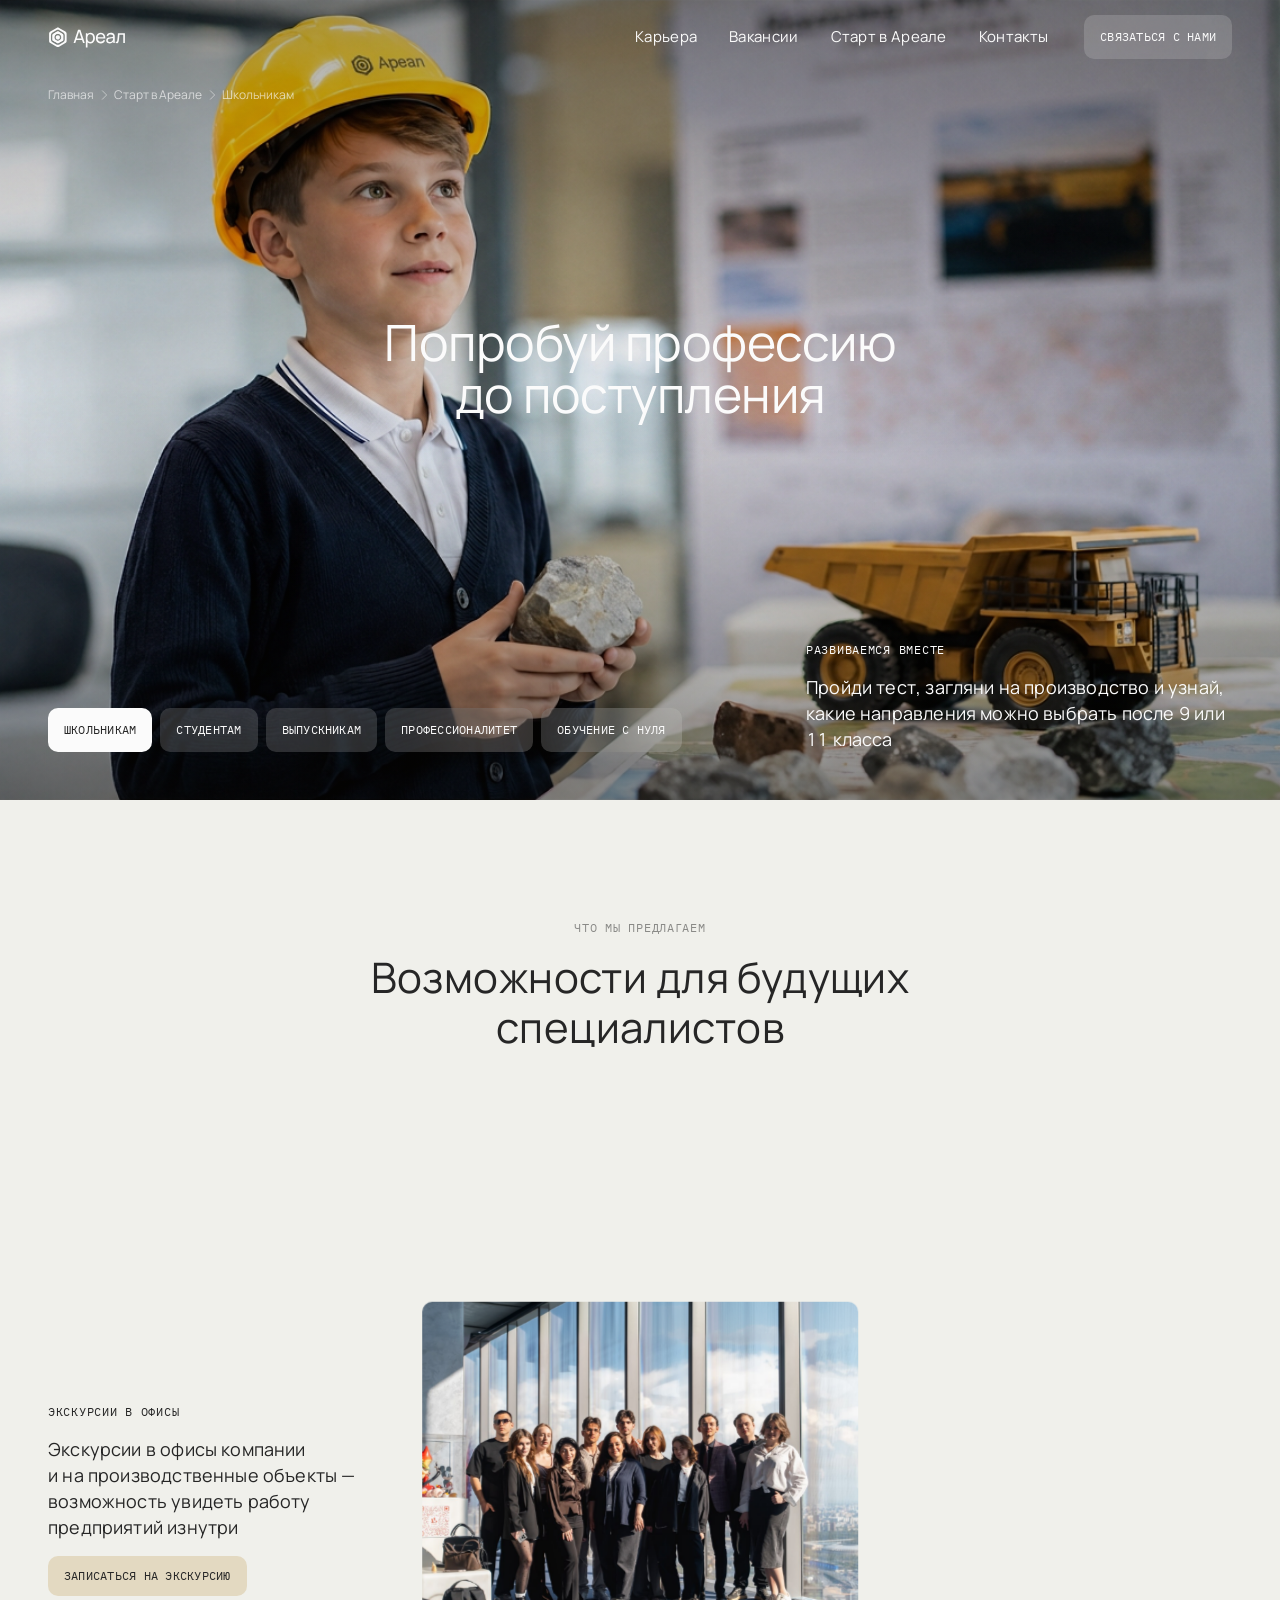
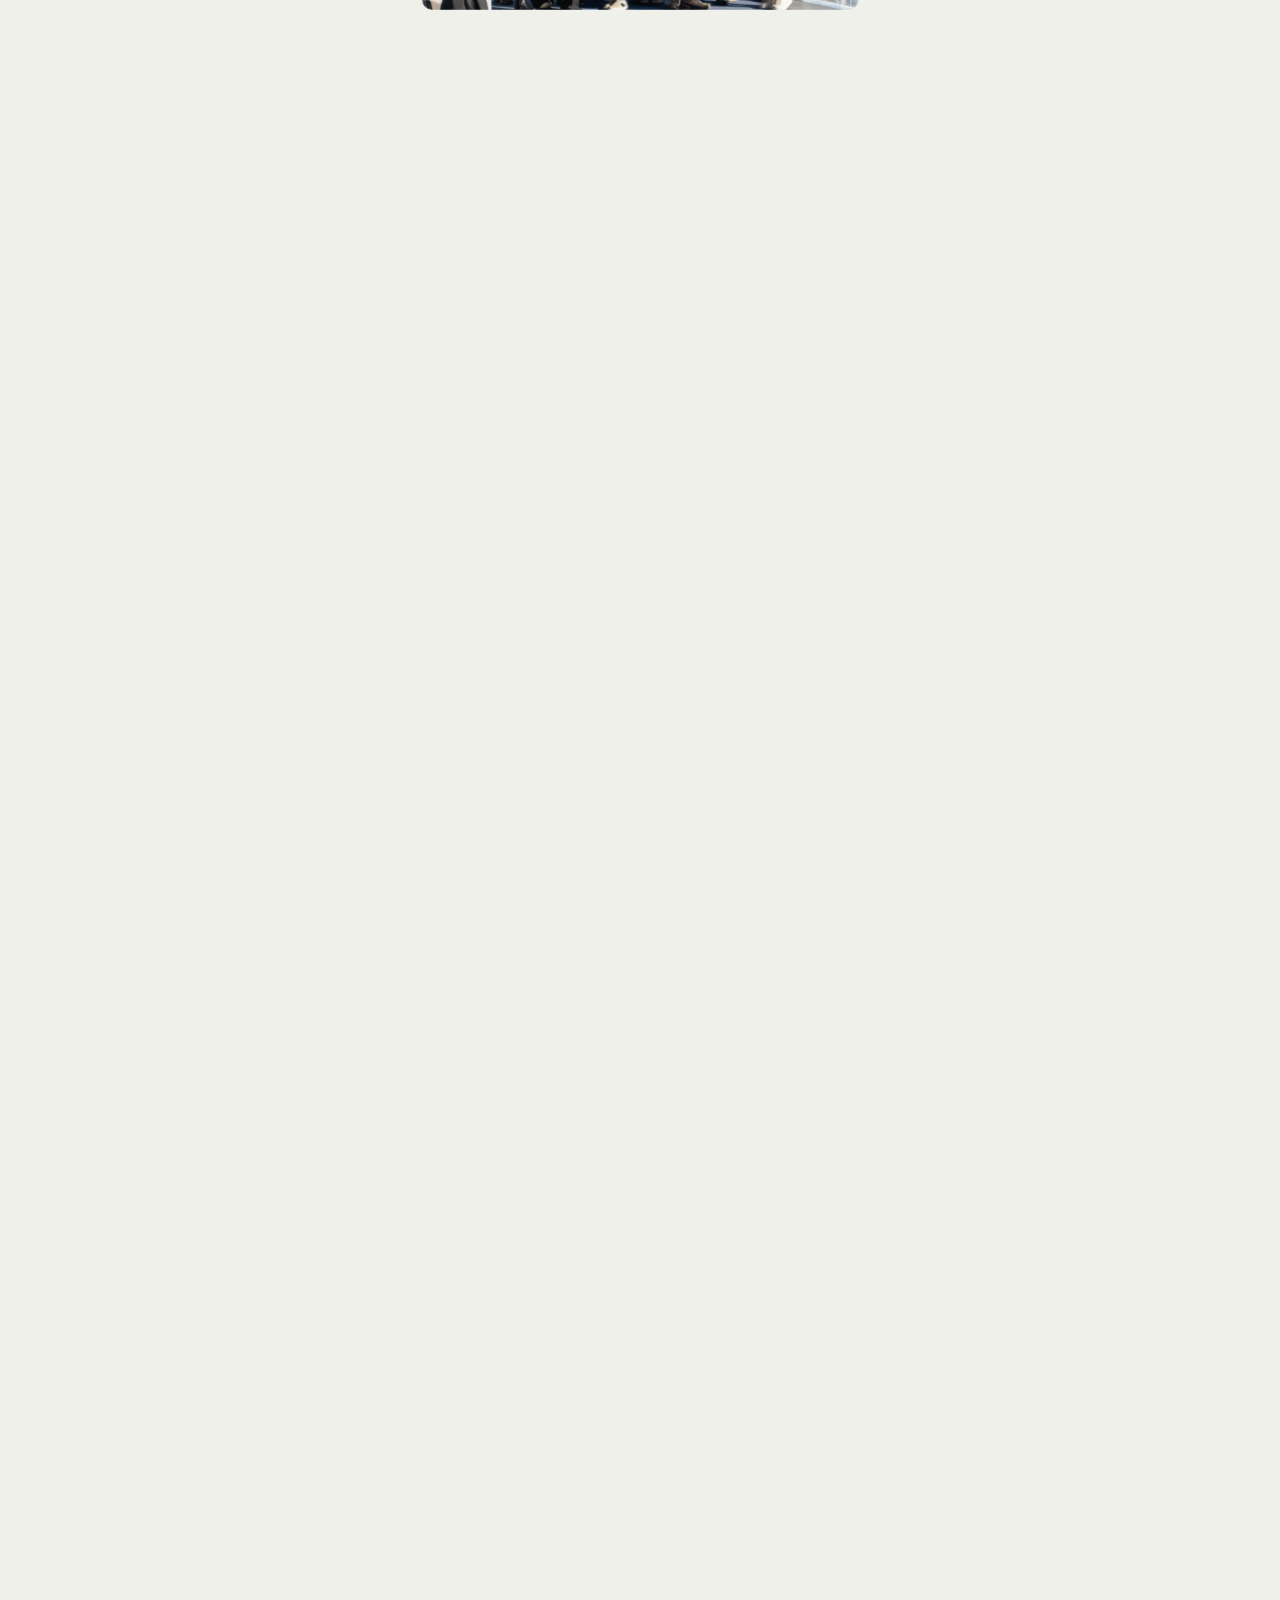
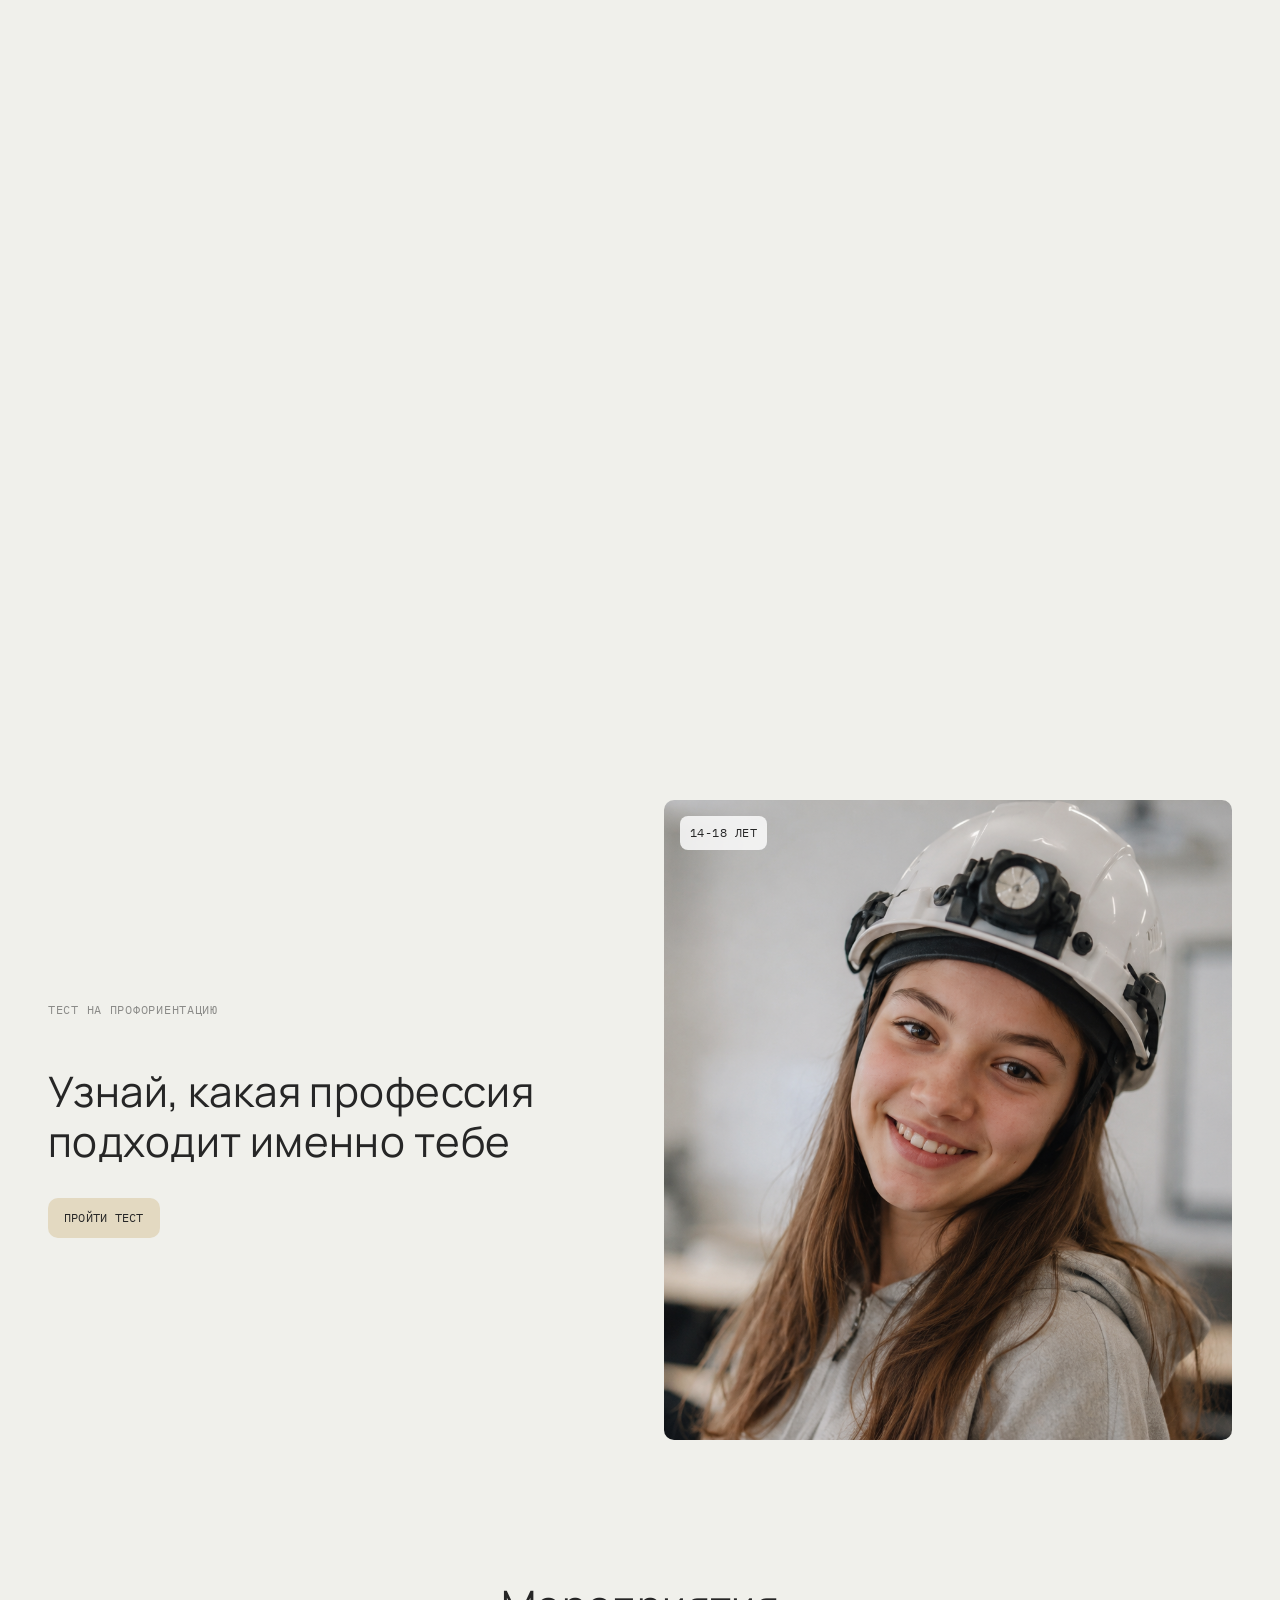
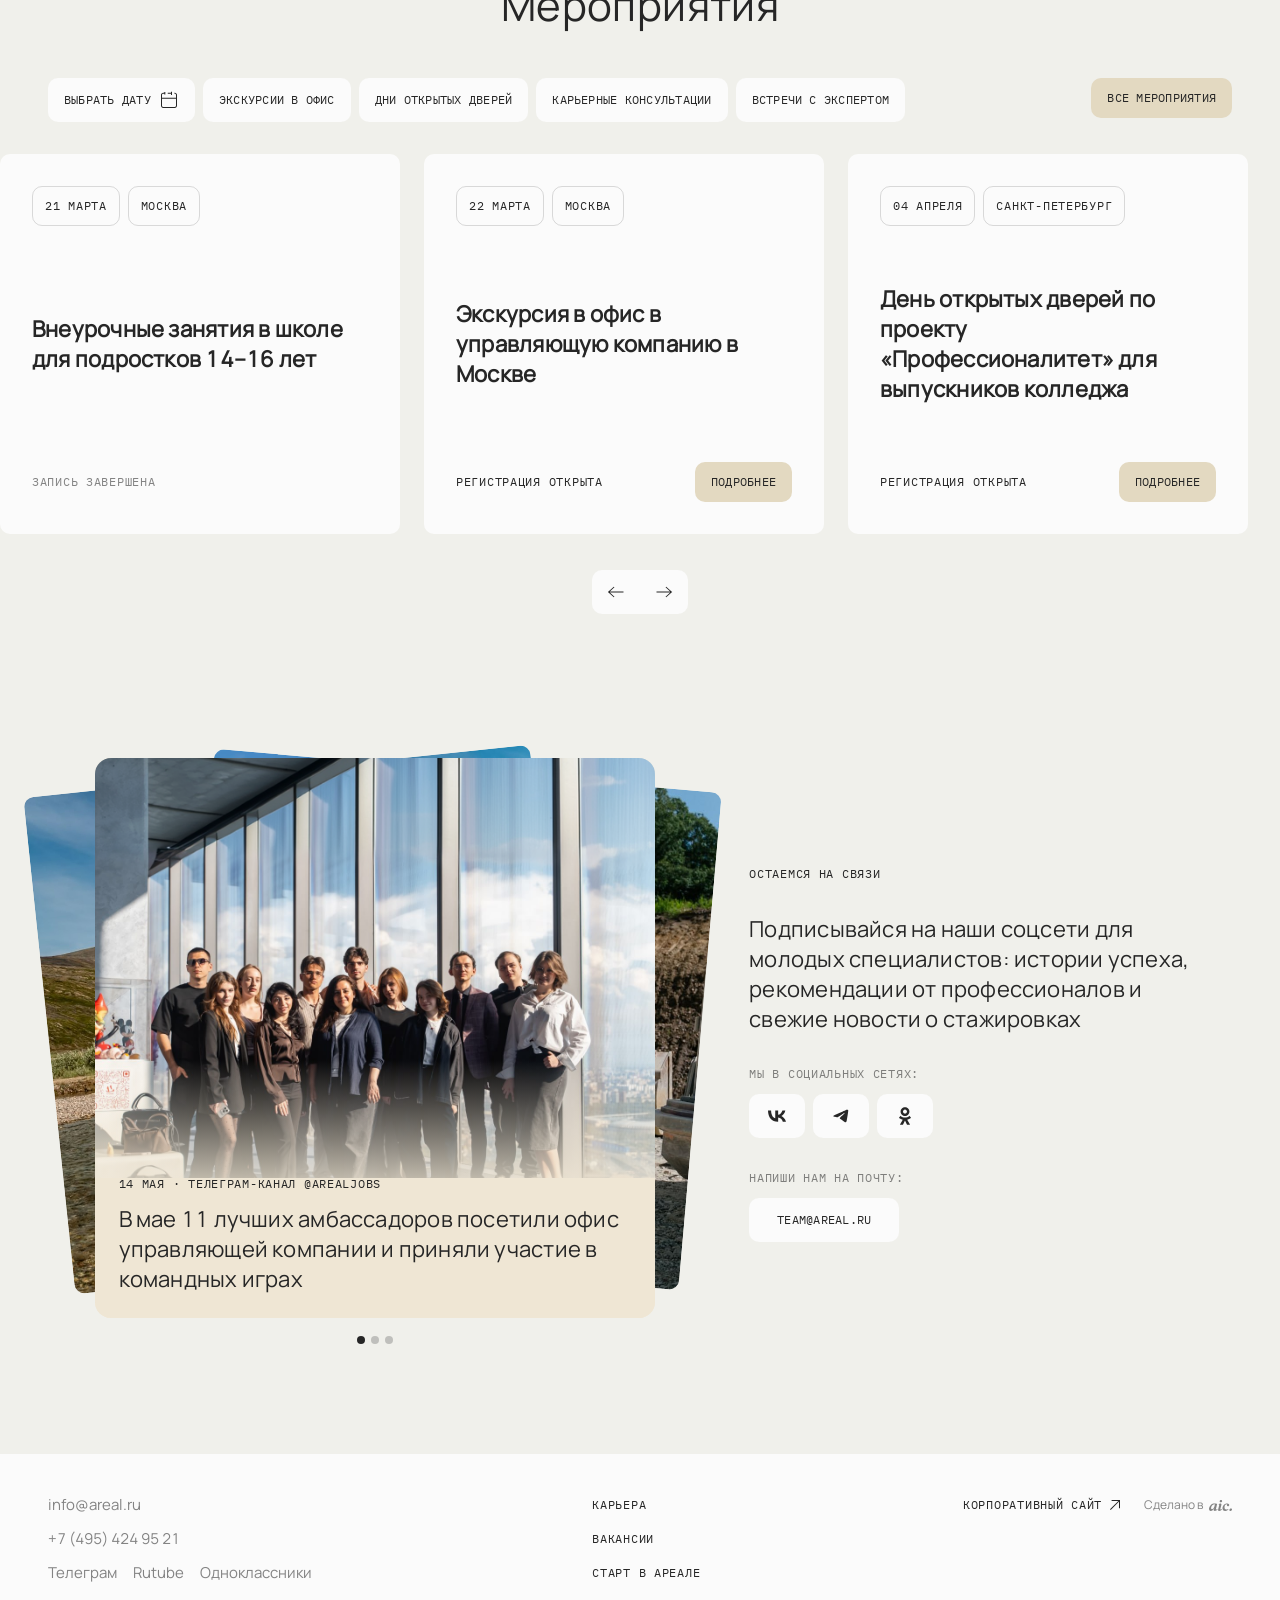
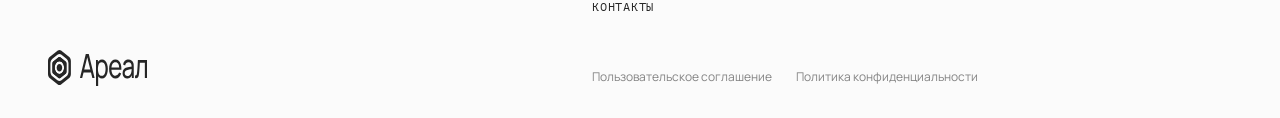
==== shkolnikam/index.html @ a25eb85c "Add the Школьникам page with a scroll-scrubbed photo stack. A separate page at /shkolnikam keeps the" ====
<!doctype html>
<html lang="ru">
<head>
<meta charset="utf-8">
<meta name="viewport" content="width=device-width, initial-scale=1, viewport-fit=cover">
<title>Школьникам — Старт в Ареале</title>
<link rel="stylesheet" href="../assets/fonts/fonts.css">
<link rel="stylesheet" href="styles.css">
</head>
<body>
<a class="sk-skip" href="#main">К содержанию</a>

<section class="sk-hero" id="top">
  <div class="sk-hero__bg"><img src="assets/photos/hero.png" alt=""></div>
  <div class="sk-hero__shade"></div>

  <header class="sk-hdr">
    <a class="sk-hdr__logo" href="../index.html" aria-label="Ареал"><img src="assets/logos/logo-areal-white.svg" alt="Ареал" width="78" height="28"></a>
    <nav class="sk-hdr__nav" aria-label="Основное меню">
      <a href="#opportunities">Карьера</a>
      <a href="#events">Вакансии</a>
      <a href="#top">Старт в Ареале</a>
      <a href="#contacts">Контакты</a>
    </nav>
    <a class="sk-btn sk-btn--glass" href="#contacts">Связаться с нами</a>
    <button class="sk-burger" type="button" aria-label="Меню" aria-expanded="false" aria-controls="skMenu"><img src="assets/icons/icon-menu.svg" alt="" width="20" height="20"></button>
  </header>

  <nav class="sk-crumbs" aria-label="Хлебные крошки">
    <a href="../index.html">Главная</a>
    <img src="assets/icons/chevron-right.svg" alt="" width="12" height="12">
    <a href="../index.html">Старт в Ареале</a>
    <img src="assets/icons/chevron-right.svg" alt="" width="12" height="12">
    <span>Школьникам</span>
  </nav>

  <h1 class="sk-hero__title">Попробуй профессию до&nbsp;поступления</h1>

  <div class="sk-hero__bottom">
    <div class="sk-tabs" role="tablist" aria-label="Аудитория">
      <a class="sk-tab is-active" href="index.html" aria-current="page">школьникам</a>
      <a class="sk-tab" href="../index.html">студентам</a>
      <a class="sk-tab" href="#top">выпускникам</a>
      <a class="sk-tab" href="#top">профессионалитет</a>
      <a class="sk-tab" href="#top">Обучение с нуля</a>
    </div>
    <div class="sk-hero__info">
      <p class="sk-caps sk-hero__eye">развиваемся вместе</p>
      <p class="sk-hero__lead">Пройди тест, загляни на&nbsp;производство и&nbsp;узнай, какие направления можно выбрать после 9&nbsp;или 11&nbsp;класса</p>
    </div>
  </div>
</section>

<div class="sk-menu" id="skMenu" hidden>
  <div class="sk-menu__panel">
    <button class="sk-menu__close" type="button">Закрыть</button>
    <a href="#opportunities">Карьера</a>
    <a href="#events">Вакансии</a>
    <a href="#top">Старт в Ареале</a>
    <a href="#contacts">Контакты</a>
    <a href="#test">Пройти тест</a>
  </div>
</div>

<main id="main">
  <section class="sk-opp" id="opportunities">
    <header class="sk-opp__intro">
      <p class="sk-caps sk-opp__eye">Что мы предлагаем</p>
      <h2 class="sk-h2">Возможности для будущих<br>специалистов</h2>
    </header>
    <div class="sk-opp__pin" id="oppPin">
      <div class="sk-opp__sticky" id="oppSticky">
        <div class="sk-opp__world" id="oppWorld">
          <figure class="sk-shot" data-shot="a"><img src="assets/photos/photo-a.png" alt="Группа школьников в офисе у панорамного окна"></figure>
          <figure class="sk-shot" data-shot="b"><img src="assets/photos/photo-b.png" alt="Встреча со специалистом: женщина с микрофоном и школьники"></figure>
          <figure class="sk-shot" data-shot="c"><img src="assets/photos/photo-c.png" alt="День открытых дверей: подростки у стойки"></figure>
          <div class="sk-cap sk-cap--l" data-cap="0">
            <p class="sk-caps">Экскурсии в офисы</p>
            <p>Экскурсии в&nbsp;офисы компании и&nbsp;на&nbsp;производственные объекты&nbsp;— возможность увидеть работу предприятий изнутри</p>
            <a class="sk-btn sk-btn--gold" href="#events">записаться на экскурсию</a>
          </div>
          <div class="sk-cap sk-cap--r" data-cap="2">
            <p class="sk-caps">знакомства с экспертами</p>
            <p>Профориентационные встречи в&nbsp;школах регионов присутствия с&nbsp;действующими специалистами горной индустрии</p>
            <a class="sk-btn sk-btn--gold" href="#events">Подробнее</a>
          </div>
          <div class="sk-cap sk-cap--l" data-cap="4">
            <p class="sk-caps">программа «профессионалитет»</p>
            <p>Дни открытых дверей в&nbsp;Бурятии, Забайкалье, на&nbsp;Камчатке и&nbsp;в&nbsp;Республике Тыва с&nbsp;презентацией программ обучения и&nbsp;гарантированным трудоустройством на&nbsp;наших предприятиях</p>
            <a class="sk-btn sk-btn--gold" href="#events">Подробнее</a>
          </div>
        </div>
      </div>
    </div>
  </section>

  <section class="sk-test" id="test">
    <div class="sk-test__copy">
      <p class="sk-caps sk-test__eye">тест на профориентацию</p>
      <h2 class="sk-h2 sk-test__title">Узнай, какая профессия подходит именно тебе</h2>
      <ol class="sk-steps">
        <li><span>Шаг 01</span>Ответь на&nbsp;10&nbsp;простых вопросов</li>
        <li><span>Шаг 02</span>Получи рекомендации по&nbsp;подходящим тебе профессиям</li>
        <li><span>Шаг 03</span>Выбери предметы, которые нужно сдать для поступления в&nbsp;ВУЗ или СУЗ</li>
      </ol>
      <button class="sk-btn sk-btn--gold" type="button">пройти тест</button>
    </div>
    <figure class="sk-test__photo">
      <img src="assets/photos/test.png" alt="Девушка в белой каске">
      <span class="sk-age">14-18 лет</span>
    </figure>
  </section>

  <section class="sk-events" id="events">
    <h2 class="sk-h2 sk-events__title">Мероприятия</h2>
    <div class="sk-filters">
      <div class="sk-filters__row" id="filterRow">
        <button class="sk-chip" type="button" id="dateBtn" aria-expanded="false" aria-controls="calendar">Выбрать дату <img src="assets/icons/icon-calendar.svg" alt="" width="20" height="20"></button>
        <button class="sk-chip" type="button" data-cat="office">Экскурсии в офис</button>
        <button class="sk-chip" type="button" data-cat="doors">Дни открытых дверей</button>
        <button class="sk-chip" type="button" data-cat="consult">Карьерные консультации</button>
        <button class="sk-chip" type="button" data-cat="expert">Встречи с экспертом</button>
        <button class="sk-chip sk-chip--clear" type="button" id="clearFilters" hidden aria-label="Сбросить фильтры">×</button>
      </div>
      <a class="sk-btn sk-btn--gold sk-events__all" href="#events" id="showAll">все мероприятия</a>
    </div>
    <div class="sk-empty" id="emptyFilters" hidden>
      <p>Подходящих мероприятий не нашлось</p>
      <p>Попробуйте изменить фильтры</p>
    </div>
    <div class="sk-empty" id="emptyNone" hidden>
      <p>На данный момент запланированных мероприятий нет</p>
      <p>Следите за обновлениями — информация о новых мероприятиях будет опубликована здесь</p>
    </div>
    <div class="sk-track-wrap" id="trackWrap">
      <div class="sk-track" id="eventTrack" tabindex="0"></div>
      <div class="sk-slider" id="eventNav">
        <button type="button" data-dir="-1" aria-label="Назад"><img src="assets/icons/contacts-svg-08.svg" alt="" width="20" height="20"></button>
        <button type="button" data-dir="1" aria-label="Вперед"><img src="assets/icons/contacts-svg-20.svg" alt="" width="20" height="20"></button>
      </div>
    </div>
  </section>

  <section class="sk-social" id="contacts">
    <div class="sk-social__stage">
      <div class="sk-social__back sk-social__back--l" aria-hidden="true"><img alt="" id="socBackL"></div>
      <div class="sk-social__back sk-social__back--r" aria-hidden="true"><img alt="" id="socBackR"></div>
      <article class="sk-social__card">
        <img id="socImg" alt="">
        <div class="sk-social__fade"></div>
        <div class="sk-social__caption">
          <p class="sk-caps" id="socMeta"></p>
          <p id="socText"></p>
        </div>
      </article>
      <div class="sk-dots" id="socDots" role="tablist" aria-label="Записи из социальных сетей"></div>
    </div>
    <div class="sk-social__info">
      <p class="sk-caps">Остаемся на связи</p>
      <p class="sk-social__lead">Подписывайся на наши соцсети для молодых специалистов: истории успеха, рекомендации от профессионалов и свежие новости о стажировках</p>
      <div>
        <p class="sk-caps sk-social__label">мы в социальных сетях:</p>
        <div class="sk-socbtns">
          <a class="sk-iconbtn" href="#contacts" aria-label="ВКонтакте"><img src="assets/icons/contacts-svg-01.svg" alt="" width="20" height="20"></a>
          <a class="sk-iconbtn" href="#contacts" aria-label="Телеграм"><img src="assets/icons/contacts-svg-05.svg" alt="" width="20" height="20"></a>
          <a class="sk-iconbtn" href="#contacts" aria-label="Одноклассники"><img src="assets/icons/contacts-svg-19.svg" alt="" width="20" height="20"></a>
        </div>
      </div>
      <div>
        <p class="sk-caps sk-social__label">Напиши нам на почту:</p>
        <a class="sk-mail" href="mailto:team@areal.ru">team@areal.ru</a>
      </div>
    </div>
  </section>
</main>

<footer class="sk-ftr">
  <div class="sk-ftr__grid">
    <div class="sk-ftr__contacts">
      <a href="mailto:info@areal.ru">info@areal.ru</a>
      <a href="tel:+74954249521">+7 (495) 424 95 21</a>
      <div class="sk-ftr__soc"><a href="#contacts">Телеграм</a><a href="#contacts">Rutube</a><a href="#contacts">Одноклассники</a></div>
    </div>
    <nav class="sk-ftr__nav" aria-label="Нижнее меню">
      <a href="#opportunities">Карьера</a>
      <a href="#events">Вакансии</a>
      <a href="#top">Старт в ареале</a>
      <a href="#contacts">Контакты</a>
    </nav>
    <a class="sk-ftr__ext" href="#contacts">корпоративный сайт <img src="assets/icons/icon-external-link.svg" alt="" width="10" height="10"></a>
    <p class="sk-ftr__made">Сделано в <img src="assets/logos/logo-aic.svg" alt="aic." width="23" height="11"></p>
    <a class="sk-ftr__logo" href="../index.html"><img src="assets/logos/logo-areal-footer.svg" alt="Ареал" width="99" height="36"></a>
    <div class="sk-ftr__pol">
      <a href="#contacts">Пользовательское соглашение</a>
      <a href="#contacts">Политика конфиденциальности</a>
    </div>
  </div>
</footer>

<script src="app.js"></script>
</body>
</html>
---- assets/fonts/fonts.css ----
/* cyrillic-ext */
@font-face {
  font-family: 'IBM Plex Mono';
  font-style: normal;
  font-weight: 400;
  font-display: swap;
  src: url('IBMPlexMono-cyrillic-ext.woff2') format('woff2');
  unicode-range: U+0460-052F, U+1C80-1C8A, U+20B4, U+2DE0-2DFF, U+A640-A69F, U+FE2E-FE2F;
}
/* cyrillic */
@font-face {
  font-family: 'IBM Plex Mono';
  font-style: normal;
  font-weight: 400;
  font-display: swap;
  src: url('IBMPlexMono-cyrillic.woff2') format('woff2');
  unicode-range: U+0301, U+0400-045F, U+0490-0491, U+04B0-04B1, U+2116;
}
/* latin */
@font-face {
  font-family: 'IBM Plex Mono';
  font-style: normal;
  font-weight: 400;
  font-display: swap;
  src: url('IBMPlexMono-latin.woff2') format('woff2');
  unicode-range: U+0000-00FF, U+0131, U+0152-0153, U+02BB-02BC, U+02C6, U+02DA, U+02DC, U+0304, U+0308, U+0329, U+2000-206F, U+20AC, U+2122, U+2191, U+2193, U+2212, U+2215, U+FEFF, U+FFFD;
}
/* cyrillic-ext */
@font-face {
  font-family: 'Manrope';
  font-style: normal;
  font-weight: 400;
  font-display: swap;
  src: url('Manrope-cyrillic-ext.woff2') format('woff2');
  unicode-range: U+0460-052F, U+1C80-1C8A, U+20B4, U+2DE0-2DFF, U+A640-A69F, U+FE2E-FE2F;
}
/* cyrillic */
@font-face {
  font-family: 'Manrope';
  font-style: normal;
  font-weight: 400;
  font-display: swap;
  src: url('Manrope-cyrillic.woff2') format('woff2');
  unicode-range: U+0301, U+0400-045F, U+0490-0491, U+04B0-04B1, U+2116;
}
/* latin */
@font-face {
  font-family: 'Manrope';
  font-style: normal;
  font-weight: 400;
  font-display: swap;
  src: url('Manrope-latin.woff2') format('woff2');
  unicode-range: U+0000-00FF, U+0131, U+0152-0153, U+02BB-02BC, U+02C6, U+02DA, U+02DC, U+0304, U+0308, U+0329, U+2000-206F, U+20AC, U+2122, U+2191, U+2193, U+2212, U+2215, U+FEFF, U+FFFD;
}
---- shkolnikam/styles.css ----
/* Школьникам — scoped page. Fonts: ../assets/fonts (Manrope + IBM Plex Mono for CoFo). */
:root{
  --bg:#f0f0eb;
  --page:#fbfbfb;
  --text:#262626;
  --muted:rgba(38,38,38,.56);
  --gold:#e3d9c1;
  --line:rgba(38,38,38,.16);
  --radius:10px;
  --f-body:"Manrope",system-ui,-apple-system,"Segoe UI",Arial,sans-serif;
  --f-caps:"CoFo Sans Semi-Mono","IBM Plex Mono",ui-monospace,monospace;
  --pad:48px;
  --stage-h:800px;
  --scrub:2000px;
}
*,*::before,*::after{box-sizing:border-box}
html{scroll-behavior:auto}
body{margin:0;background:var(--bg);color:var(--text);font-family:var(--f-body);font-size:15px;line-height:22px;
  font-feature-settings:"lnum" 1,"tnum" 1;-webkit-font-smoothing:antialiased}
img{display:block;max-width:100%}
[hidden]{display:none !important}
a{color:inherit;text-decoration:none}
button{font:inherit;color:inherit;border:0;background:none;padding:0;cursor:pointer}
h1,h2,p{margin:0;font-weight:400}
.sk-skip{position:absolute;left:-999px;top:0}
.sk-skip:focus{left:8px;top:8px;z-index:20;background:#fff;padding:8px 12px}
.sk-caps{font-family:var(--f-caps);font-size:12px;line-height:16px;letter-spacing:.06em;text-transform:uppercase}
.sk-h2{font-size:42px;line-height:50px;letter-spacing:.42px}
.sk-btn,.sk-chip,.sk-tab,.sk-mail{
  display:inline-flex;align-items:center;justify-content:center;gap:8px;border-radius:var(--radius);
  font-family:var(--f-caps);font-size:12px;line-height:20px;letter-spacing:.02em;text-transform:uppercase;white-space:nowrap}
.sk-btn{height:40px;padding:0 16px}
.sk-btn--gold,.sk-chip.is-on,.sk-tab.is-active{background:var(--gold);color:var(--text)}
.sk-btn--glass{background:rgba(251,251,251,.16);color:var(--page);-webkit-backdrop-filter:blur(40px);backdrop-filter:blur(40px);height:44px;padding:0 16px}
.sk-tab{height:44px;padding:0 16px;background:rgba(251,251,251,.16);color:var(--page);-webkit-backdrop-filter:blur(40px);backdrop-filter:blur(40px)}
.sk-tab.is-active{background:var(--page);color:var(--text);-webkit-backdrop-filter:none;backdrop-filter:none}
.sk-chip{height:44px;padding:0 16px;background:var(--page);color:var(--text)}
.sk-chip--clear{width:44px;padding:0;font-size:18px;letter-spacing:0}

.sk-hero{position:relative;height:800px;color:var(--page);overflow:hidden;background:#2a211a}
.sk-hero__bg,.sk-hero__shade{position:absolute;inset:0}
.sk-hero__bg img{width:100%;height:100%;object-fit:cover;object-position:50% 42%}
.sk-hero__shade{background:
  linear-gradient(180deg,rgba(8,7,5,.34) 0%,rgba(37,32,13,0) 58%),
  linear-gradient(180deg,rgba(37,32,13,0) 48%,rgba(8,7,5,.45) 100%)}
.sk-hdr{position:absolute;z-index:5;left:0;right:0;top:0;height:74px;padding:0 var(--pad);display:flex;align-items:center;gap:24px}
.sk-hdr__logo{width:171px;display:flex}
.sk-hdr__nav{display:flex;gap:8px;margin-left:auto}
.sk-hdr__nav a{padding:10px 12px;font-size:15px;line-height:22px;letter-spacing:.02em}
.sk-burger{display:none;margin-left:auto;width:20px;height:20px}
.sk-crumbs{position:absolute;z-index:4;left:var(--pad);top:86px;display:flex;align-items:center;gap:4px;font-size:12px;line-height:18px;color:rgba(251,251,251,.68)}
.sk-hero__title{position:absolute;z-index:2;left:50%;top:46%;transform:translate(-50%,-50%);width:min(789px,calc(100% - 96px));text-align:center;font-size:50px;line-height:52px;letter-spacing:-.5px}
.sk-hero__bottom{position:absolute;z-index:3;left:var(--pad);right:var(--pad);bottom:48px;display:flex;align-items:flex-end;justify-content:space-between;gap:32px}
.sk-tabs{display:flex;flex-wrap:wrap;gap:8px}
.sk-hero__info{width:426px;display:flex;flex-direction:column;gap:16px}
.sk-hero__lead{font-size:18px;line-height:26px;letter-spacing:.01em}

.sk-menu[hidden]{display:none}
.sk-menu{position:fixed;inset:0;z-index:30;background:rgba(8,7,5,.4)}
.sk-menu__panel{margin-left:auto;width:min(360px,100%);height:100%;background:var(--page);padding:24px;display:flex;flex-direction:column;gap:18px;font-size:18px;line-height:26px}
.sk-menu__close{align-self:flex-end;font-family:var(--f-caps);text-transform:uppercase;letter-spacing:.06em;font-size:12px}

.sk-opp__intro{padding:120px var(--pad) 48px;text-align:center}
.sk-opp__eye{opacity:.5;margin-bottom:16px}
.sk-opp__pin{height:calc(var(--stage-h) + var(--scrub))}
.sk-opp__sticky{position:sticky;top:0;height:var(--stage-h);overflow:hidden;background:var(--bg)}
.sk-opp__world{position:relative;height:100%;width:min(1440px,100%);margin:0 auto}
.sk-shot{position:absolute;left:0;top:0;margin:0;width:490px;height:346px;border-radius:var(--radius);overflow:hidden;z-index:1;will-change:transform}
.sk-shot img{width:100%;height:100%;object-fit:cover}
.sk-shot[data-shot="a"] img{object-position:50% 42%}
.sk-shot[data-shot="b"] img{object-position:50% 28%}
.sk-shot[data-shot="c"]{z-index:3}
.sk-shot[data-shot="b"]{z-index:2}
.sk-cap{position:absolute;top:50%;z-index:5;width:340px;display:flex;flex-direction:column;align-items:flex-start;gap:16px;opacity:0}
.sk-cap p:not(.sk-caps){font-size:18px;line-height:26px;letter-spacing:.01em}
.sk-cap--l{left:48px;transform:translateY(-50%)}
.sk-cap--r{right:72px;transform:translateY(-50%)}
.sk-opp.is-reduced .sk-opp__pin{height:auto}
.sk-opp.is-reduced .sk-opp__sticky{position:relative;height:auto;min-height:var(--stage-h)}

.sk-test{display:grid;grid-template-columns:1fr 1fr;gap:48px;align-items:center;padding:80px var(--pad) 40px;min-height:800px}
.sk-test__eye{opacity:.5;margin-bottom:16px}
.sk-test__title{max-width:520px}
.sk-test__copy{display:flex;flex-direction:column;align-items:flex-start;gap:32px}
.sk-steps{display:none;list-style:none;margin:0;padding:0;width:100%}
.sk-steps li{display:flex;flex-direction:column;gap:6px;padding:16px 0;border-top:1px solid var(--line);font-size:18px;line-height:26px}
.sk-steps span{font-family:var(--f-caps);font-size:12px;letter-spacing:.06em;text-transform:uppercase;color:var(--muted)}
.sk-test__photo{position:relative;margin:0;border-radius:var(--radius);overflow:hidden;height:640px}
.sk-test__photo img{width:100%;height:100%;object-fit:cover;object-position:50% 20%}
.sk-age{position:absolute;top:16px;left:16px;background:rgba(251,251,251,.86);border-radius:8px;padding:6px 10px;font-family:var(--f-caps);font-size:12px;letter-spacing:.04em;text-transform:uppercase}

.sk-events{padding:80px 0 40px}
.sk-events__title{text-align:center;margin-bottom:48px}
.sk-filters{display:flex;justify-content:space-between;align-items:flex-start;gap:16px;padding:0 var(--pad);margin-bottom:32px}
.sk-filters__row{display:flex;flex-wrap:wrap;gap:8px}
.sk-empty{display:flex;flex-direction:column;align-items:center;gap:8px;text-align:center;padding:120px var(--pad) 160px;font-size:22px;line-height:30px}
.sk-empty p:last-child{color:var(--muted);font-size:18px;line-height:26px;max-width:520px}
.sk-empty[hidden],.sk-track-wrap[hidden]{display:none}
.sk-track{display:flex;gap:24px;overflow-x:auto;scroll-snap-type:x mandatory;padding:0 var(--pad) 8px;scrollbar-width:none}
.sk-track::-webkit-scrollbar{display:none}
.sk-ev,.sk-cal{flex:none;width:400px;min-height:380px;background:var(--page);border-radius:var(--radius);scroll-snap-align:start}
.sk-ev{padding:32px;display:flex;flex-direction:column;justify-content:space-between;position:relative;overflow:hidden}
.sk-ev__tags{display:flex;gap:8px}
.sk-tag{border:1px solid var(--line);border-radius:var(--radius);padding:8px 12px;font-family:var(--f-caps);font-size:12px;letter-spacing:.06em;text-transform:uppercase}
.sk-ev__title{font-size:22px;line-height:30px;letter-spacing:.01em;max-width:320px}
.sk-ev__bottom{display:flex;align-items:center;justify-content:space-between;gap:12px;min-height:40px}
.sk-ev__status{font-family:var(--f-caps);font-size:12px;letter-spacing:.06em;text-transform:uppercase;color:var(--muted)}
.sk-ev.is-open .sk-ev__status{color:var(--text)}
.sk-slider{display:flex;width:96px;height:44px;margin:28px auto 0;background:var(--page);border-radius:var(--radius);overflow:hidden}
.sk-slider button{flex:1;display:flex;align-items:center;justify-content:center}
.sk-slider button[data-dir="1"] img{transform:scaleX(-1)}
.sk-slider button:disabled{opacity:.35;cursor:default}
.sk-cal{padding:20px 16px 16px;display:flex;flex-direction:column;gap:12px}
.sk-cal__bar{display:flex;align-items:center;justify-content:space-between}
.sk-cal__bar p{font-family:var(--f-caps);letter-spacing:.08em;text-transform:uppercase;font-size:13px}
.sk-cal__bar button{width:32px;height:32px;font-size:18px}
.sk-cal__grid{display:grid;grid-template-columns:repeat(7,1fr);gap:2px;text-align:center}
.sk-cal__wd{font-family:var(--f-caps);font-size:11px;letter-spacing:.06em;color:var(--muted);padding-bottom:6px}
.sk-cal__day{height:36px;border-radius:8px;font-size:15px}
.sk-cal__day.is-out{color:rgba(38,38,38,.28)}
.sk-cal__day.is-event{color:#8a7040;font-weight:500}
.sk-cal__day.is-sel{background:var(--gold)}
.sk-cal__note{margin-top:auto;font-family:var(--f-caps);font-size:12px;letter-spacing:.06em;text-transform:uppercase;color:var(--muted)}

.sk-social{display:grid;grid-template-columns:minmax(0,1.15fr) minmax(280px,.85fr);gap:48px;align-items:center;padding:80px var(--pad) 80px}
.sk-social__stage{position:relative;min-height:640px}
.sk-social__back{position:absolute;top:36px;width:78%;height:78%;border-radius:var(--radius);overflow:hidden}
.sk-social__back img{width:100%;height:100%;object-fit:cover}
.sk-social__back--l{left:0;transform:rotate(-6deg)}
.sk-social__back--r{right:0;transform:rotate(5deg)}
.sk-social__card{position:relative;z-index:2;width:min(560px,92%);margin:24px auto 0;border-radius:16px;overflow:hidden;background:#efe6d4;min-height:560px}
.sk-social__card img{width:100%;height:420px;object-fit:cover;object-position:50% 30%}
.sk-social__fade{position:absolute;left:0;right:0;bottom:0;height:46%;background:linear-gradient(180deg,rgba(239,230,212,0) 0%,#efe6d4 58%)}
.sk-social__caption{position:absolute;left:24px;right:24px;bottom:24px;display:flex;flex-direction:column;gap:12px}
.sk-social__caption p:last-child{font-size:22px;line-height:30px;letter-spacing:.01em}
.sk-dots{position:relative;z-index:3;display:flex;justify-content:center;gap:6px;margin-top:18px}
.sk-dots button{width:8px;height:8px;border-radius:4px;background:rgba(38,38,38,.24)}
.sk-dots button.is-on{background:var(--text)}
.sk-social__info{display:flex;flex-direction:column;gap:32px;max-width:460px}
.sk-social__lead{font-size:22px;line-height:30px;letter-spacing:.01em}
.sk-social__label{color:var(--muted);margin-bottom:12px}
.sk-socbtns{display:flex;gap:8px}
.sk-iconbtn{width:56px;height:44px;display:flex;align-items:center;justify-content:center;background:var(--page);border-radius:var(--radius)}
.sk-mail{height:44px;padding:0 28px;background:var(--page);color:var(--text)}

.sk-ftr{background:var(--page);color:var(--text)}
.sk-ftr__grid{display:grid;grid-template-columns:1.2fr .8fr auto auto;gap:32px 24px;padding:40px var(--pad) 32px;align-items:start}
.sk-ftr__contacts,.sk-ftr__nav{display:flex;flex-direction:column;gap:12px}
.sk-ftr__contacts{color:var(--muted);font-size:15px;line-height:22px}
.sk-ftr__soc{display:flex;gap:16px}
.sk-ftr__nav a,.sk-ftr__ext{font-family:var(--f-caps);font-size:12px;letter-spacing:.06em;text-transform:uppercase}
.sk-ftr__ext{display:inline-flex;align-items:center;gap:8px}
.sk-ftr__made{display:flex;align-items:center;gap:6px;color:var(--muted);font-size:12px}
.sk-ftr__logo{grid-column:1;align-self:end}
.sk-ftr__pol{grid-column:2 / span 3;display:flex;gap:24px;align-self:end;color:var(--muted);font-size:12px;line-height:18px}

@media (max-width:1023px){
  :root{--pad:24px;--stage-h:700px;--scrub:1600px}
  .sk-h2{font-size:32px;line-height:40px;letter-spacing:.32px}
  .sk-hdr{height:70px}
  .sk-hdr__nav,.sk-hdr .sk-btn--glass{display:none}
  .sk-burger{display:block}
  .sk-crumbs{top:78px}
  .sk-hero{height:min(860px,100dvh)}
  .sk-hero__title{font-size:38px;line-height:44px;letter-spacing:-.38px;width:min(560px,calc(100% - 48px))}
  .sk-hero__bottom{left:24px;right:24px;bottom:24px;flex-direction:column-reverse;align-items:center;gap:20px}
  .sk-hero__info{width:min(560px,100%);text-align:center;align-items:center}
  .sk-tabs{justify-content:center}
  .sk-opp__intro{padding:80px 24px 32px}
  .sk-shot{width:348px;height:246px}
  .sk-cap,.sk-cap--r{left:24px;right:auto;width:min(300px,42%)}
  .sk-test{grid-template-columns:1fr;min-height:0;padding:64px 24px}
  .sk-test__photo{order:-1;height:420px}
  .sk-steps{display:block}
  .sk-filters{flex-direction:column;align-items:stretch}
  .sk-events__all{align-self:flex-start}
  .sk-ev,.sk-cal{width:340px;min-height:340px}
  .sk-social{grid-template-columns:1fr;padding:64px 24px}
  .sk-social__info{max-width:none}
  .sk-social__stage{min-height:520px}
  .sk-ftr__grid{grid-template-columns:1fr 1fr;padding:32px 24px 40px}
  .sk-ftr__ext,.sk-ftr__made{grid-column:1 / -1}
  .sk-ftr__pol{grid-column:1 / -1}
}
@media (max-width:599px){
  :root{--pad:16px;--stage-h:620px;--scrub:1400px}
  .sk-h2{font-size:26px;line-height:32px}
  .sk-hdr{height:52px}
  .sk-hero{height:100dvh;min-height:640px}
  .sk-hero__title{font-size:30px;line-height:36px;letter-spacing:-.3px;width:calc(100% - 32px);top:42%}
  .sk-hero__lead{font-size:15px;line-height:22px}
  .sk-tab{height:38px;padding:0 12px}
  .sk-crumbs{top:58px;left:16px;font-size:11px}
  .sk-shot{width:min(335px,calc(100% - 32px));height:236px}
  .sk-cap,.sk-cap--l,.sk-cap--r{left:16px;right:16px;top:auto;bottom:12px;width:auto;transform:none}
  .sk-cap p:not(.sk-caps){font-size:15px;line-height:22px}
  .sk-test__title{font-size:26px;line-height:32px}
  .sk-test__photo{height:280px}
  .sk-ev__title,.sk-social__lead,.sk-social__caption p:last-child{font-size:17px;line-height:24px}
  .sk-social__card{min-height:460px}
  .sk-social__card img{height:280px}
  .sk-ftr__grid{grid-template-columns:1fr}
  .sk-filters__row{flex-wrap:nowrap;overflow-x:auto;padding-bottom:4px}
}
@media (prefers-reduced-motion:reduce){
  .sk-opp__pin{height:auto}
  .sk-opp__sticky{position:relative}
}
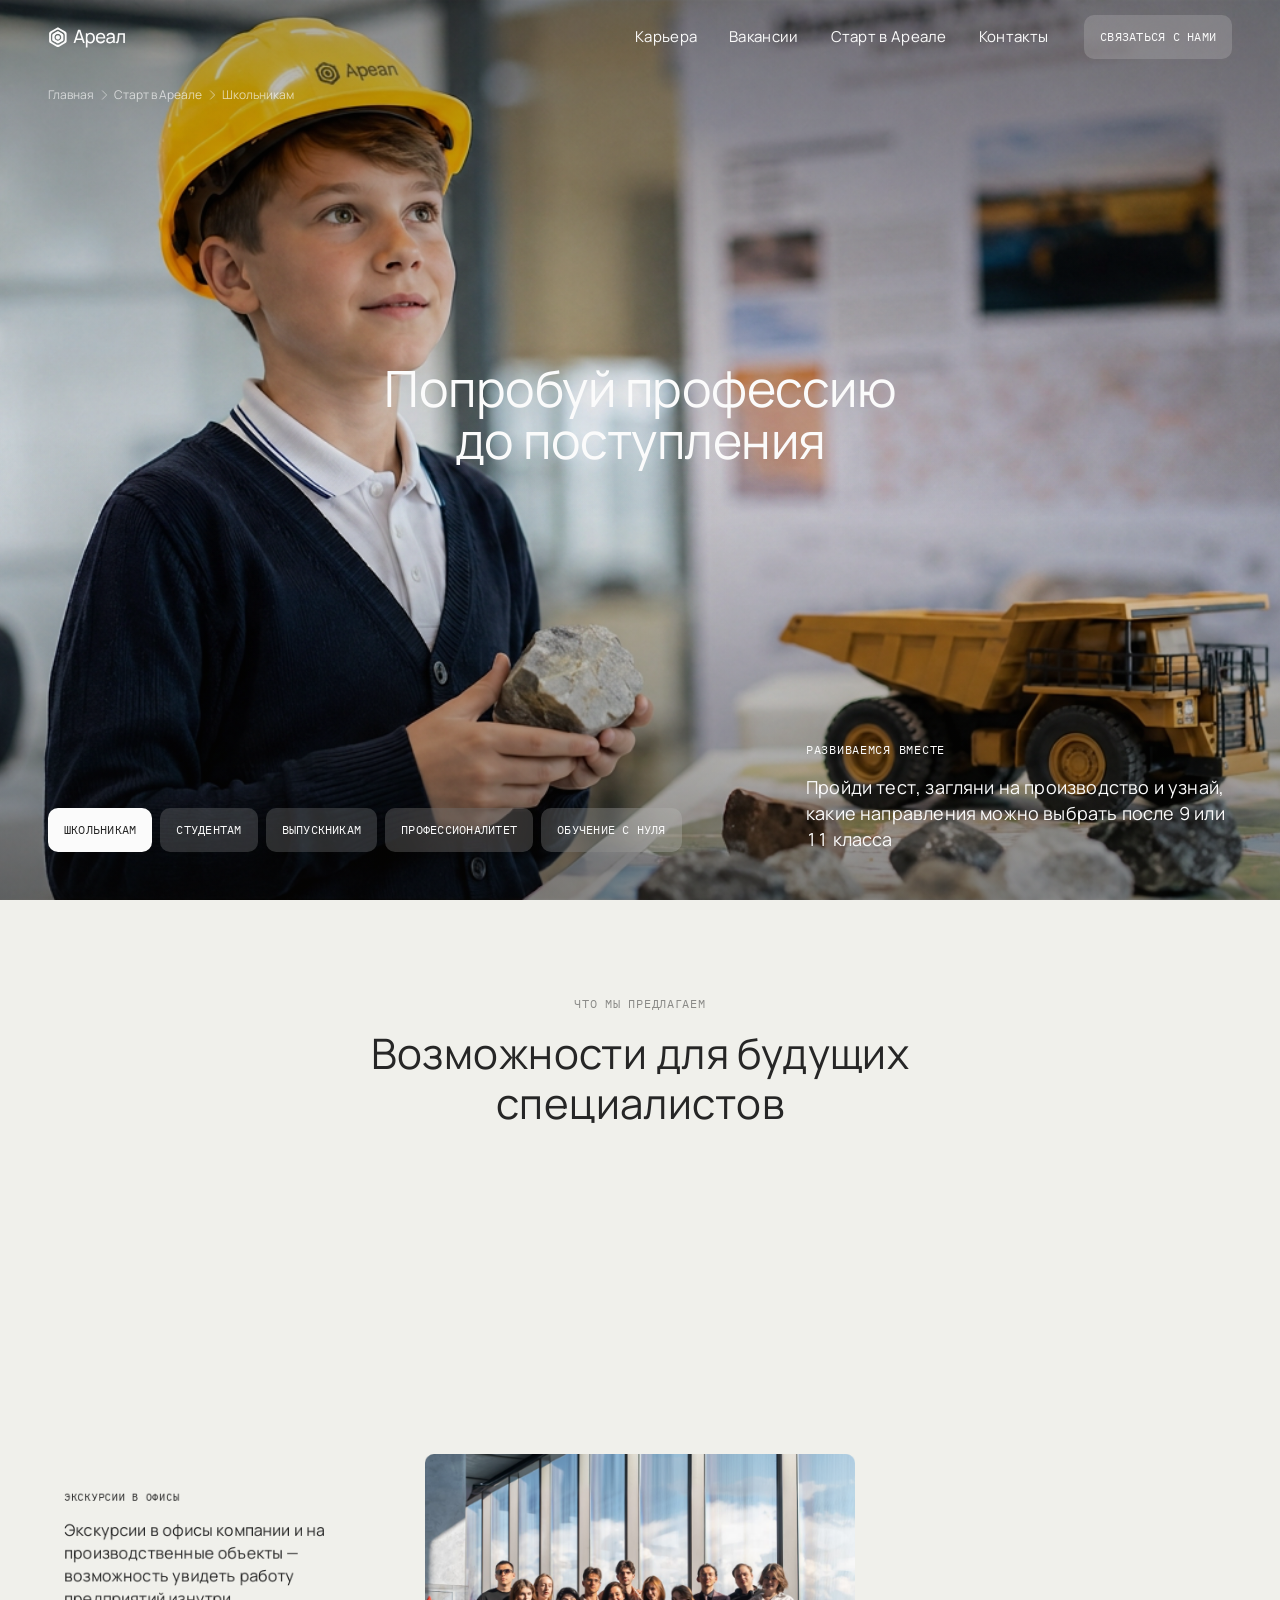
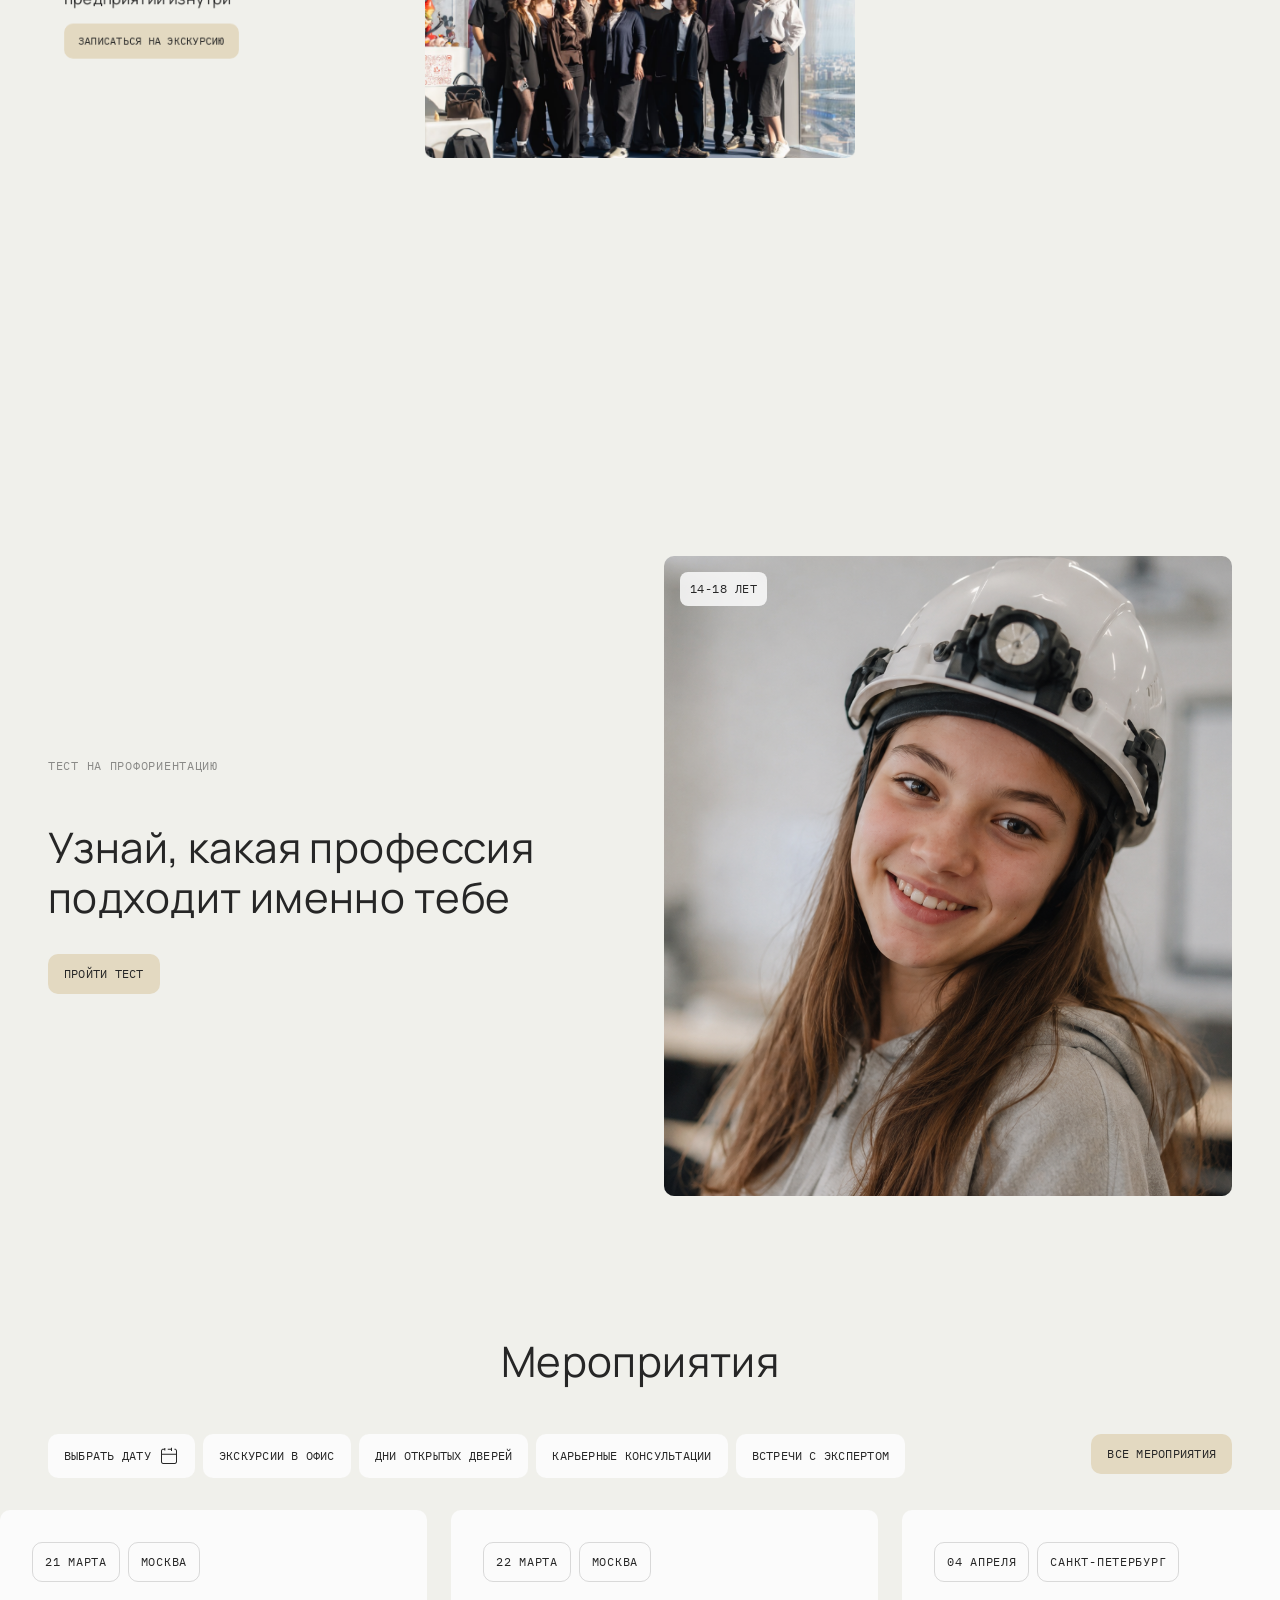
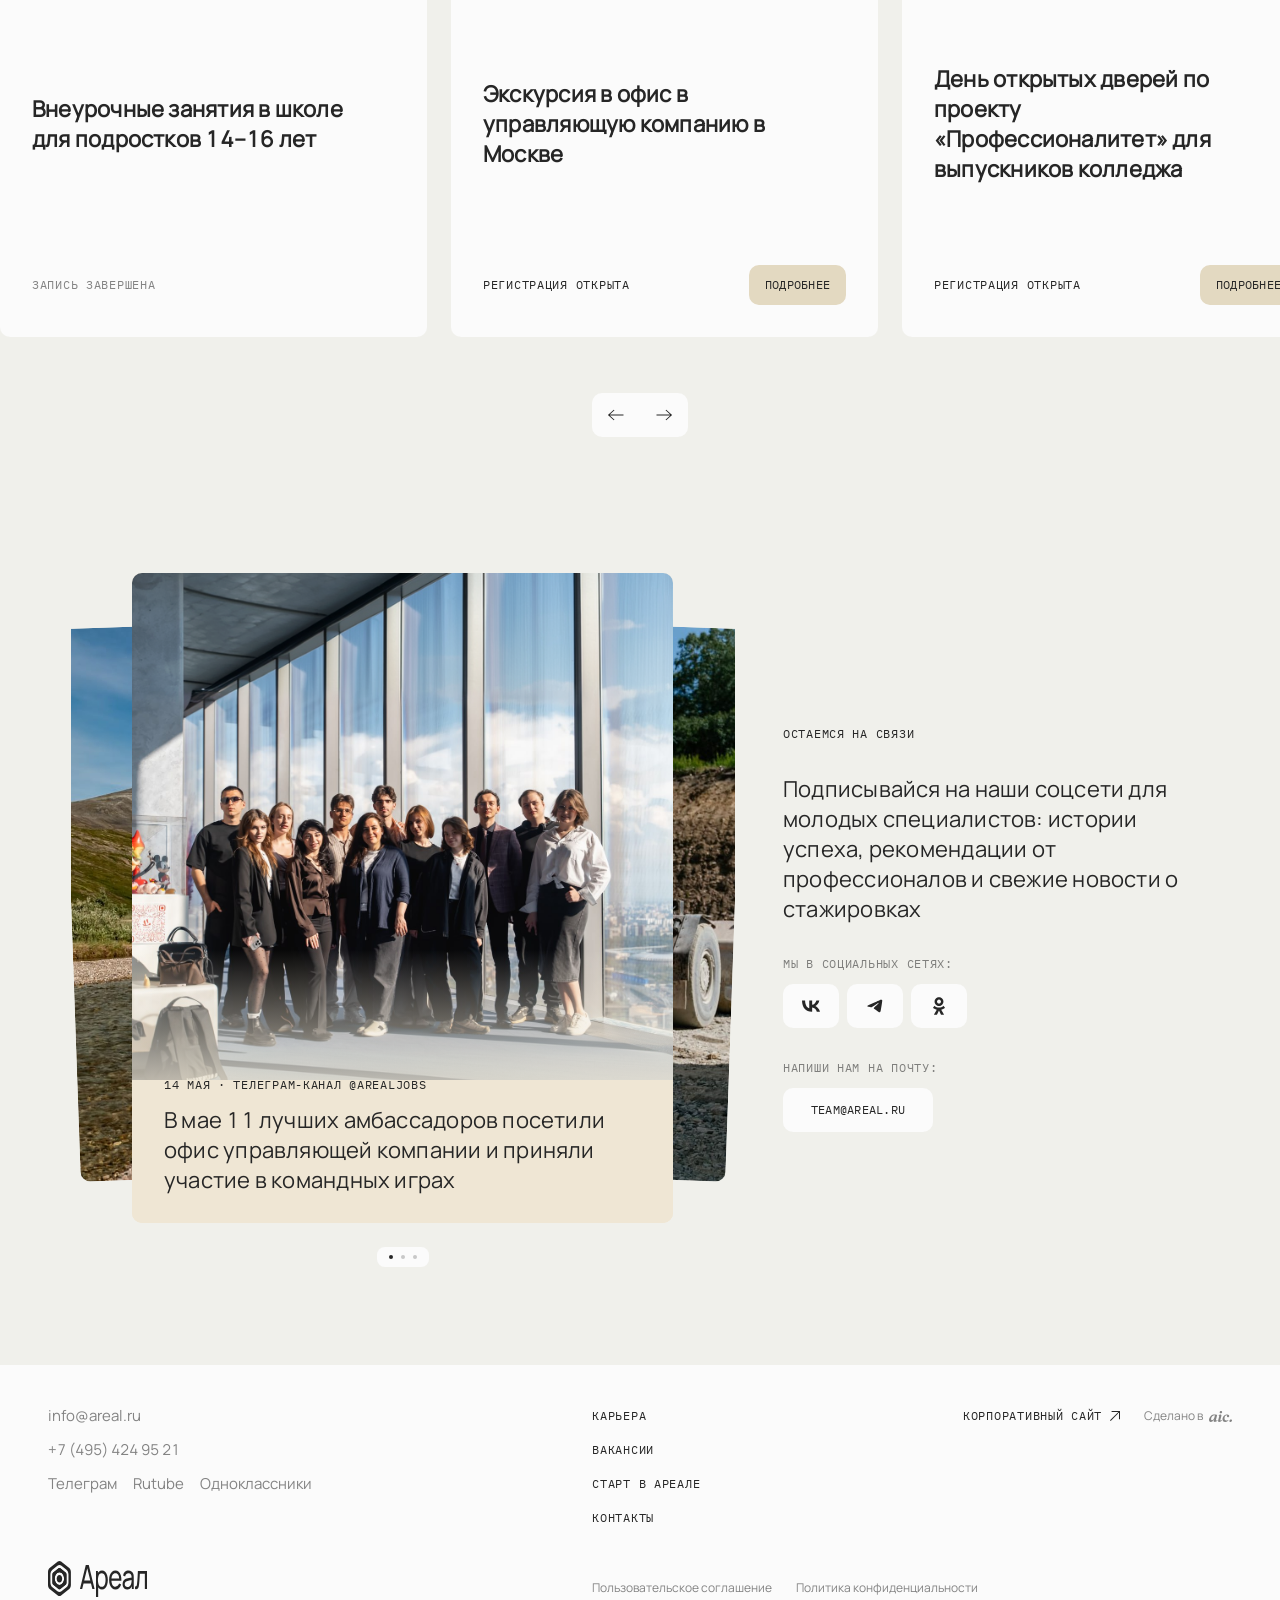
==== commit 0861fc4d: "Step the opportunities cards and reveal captions like Lassie. One gesture moves one pose, resting po" ====
--- a/shkolnikam/index.html
+++ b/shkolnikam/index.html
@@ -63,33 +63,29 @@
 </div>
 
 <main id="main">
-  <section class="sk-opp" id="opportunities">
-    <header class="sk-opp__intro">
-      <p class="sk-caps sk-opp__eye">Что мы предлагаем</p>
-      <h2 class="sk-h2">Возможности для будущих<br>специалистов</h2>
-    </header>
-    <div class="sk-opp__pin" id="oppPin">
-      <div class="sk-opp__sticky" id="oppSticky">
-        <div class="sk-opp__world" id="oppWorld">
-          <figure class="sk-shot" data-shot="a"><img src="assets/photos/photo-a.png" alt="Группа школьников в офисе у панорамного окна"></figure>
-          <figure class="sk-shot" data-shot="b"><img src="assets/photos/photo-b.png" alt="Встреча со специалистом: женщина с микрофоном и школьники"></figure>
-          <figure class="sk-shot" data-shot="c"><img src="assets/photos/photo-c.png" alt="День открытых дверей: подростки у стойки"></figure>
-          <div class="sk-cap sk-cap--l" data-cap="0">
-            <p class="sk-caps">Экскурсии в офисы</p>
-            <p>Экскурсии в&nbsp;офисы компании и&nbsp;на&nbsp;производственные объекты&nbsp;— возможность увидеть работу предприятий изнутри</p>
-            <a class="sk-btn sk-btn--gold" href="#events">записаться на экскурсию</a>
-          </div>
-          <div class="sk-cap sk-cap--r" data-cap="2">
-            <p class="sk-caps">знакомства с экспертами</p>
-            <p>Профориентационные встречи в&nbsp;школах регионов присутствия с&nbsp;действующими специалистами горной индустрии</p>
-            <a class="sk-btn sk-btn--gold" href="#events">Подробнее</a>
-          </div>
-          <div class="sk-cap sk-cap--l" data-cap="4">
-            <p class="sk-caps">программа «профессионалитет»</p>
-            <p>Дни открытых дверей в&nbsp;Бурятии, Забайкалье, на&nbsp;Камчатке и&nbsp;в&nbsp;Республике Тыва с&nbsp;презентацией программ обучения и&nbsp;гарантированным трудоустройством на&nbsp;наших предприятиях</p>
-            <a class="sk-btn sk-btn--gold" href="#events">Подробнее</a>
-          </div>
-        </div>
+  <header class="sk-opp__intro" id="opportunities">
+    <p class="sk-caps sk-opp__eye">Что мы предлагаем</p>
+    <h2 class="sk-h2">Возможности для будущих<br>специалистов</h2>
+  </header>
+  <section class="sk-stage" id="oppStage" aria-roledescription="карусель" aria-label="Возможности для будущих специалистов">
+    <div class="sk-stage__frame" id="oppFrame">
+      <figure class="sk-shot" data-shot="a"><img src="assets/photos/photo-a.png" alt="Группа школьников в офисе у панорамного окна"></figure>
+      <figure class="sk-shot" data-shot="b"><img src="assets/photos/photo-b.png" alt="Встреча со специалистом: женщина с микрофоном и школьники"></figure>
+      <figure class="sk-shot" data-shot="c"><img src="assets/photos/photo-c.png" alt="День открытых дверей: подростки у стойки"></figure>
+      <div class="sk-cap sk-cap--l" data-cap="0">
+        <p class="sk-caps sk-linehost">Экскурсии в офисы</p>
+        <p class="sk-linehost">Экскурсии в офисы компании и на производственные объекты — возможность увидеть работу предприятий изнутри</p>
+        <a class="sk-btn sk-btn--gold sk-linehost" href="#events">записаться на экскурсию</a>
+      </div>
+      <div class="sk-cap sk-cap--r" data-cap="2">
+        <p class="sk-caps sk-linehost">знакомства с экспертами</p>
+        <p class="sk-linehost">Профориентационные встречи в школах регионов присутствия с действующими специалистами горной индустрии</p>
+        <a class="sk-btn sk-btn--gold sk-linehost" href="#events">Подробнее</a>
+      </div>
+      <div class="sk-cap sk-cap--l" data-cap="4">
+        <p class="sk-caps sk-linehost">программа «профессионалитет»</p>
+        <p class="sk-linehost">Дни открытых дверей в Бурятии, Забайкалье, на Камчатке и в Республике Тыва с презентацией программ обучения и гарантированным трудоустройством на наших предприятиях</p>
+        <a class="sk-btn sk-btn--gold sk-linehost" href="#events">Подробнее</a>
       </div>
     </div>
   </section>
@@ -136,24 +132,24 @@
       <div class="sk-track" id="eventTrack" tabindex="0"></div>
       <div class="sk-slider" id="eventNav">
         <button type="button" data-dir="-1" aria-label="Назад"><img src="assets/icons/contacts-svg-08.svg" alt="" width="20" height="20"></button>
-        <button type="button" data-dir="1" aria-label="Вперед"><img src="assets/icons/contacts-svg-20.svg" alt="" width="20" height="20"></button>
+        <button type="button" data-dir="1" aria-label="Вперед"><img src="assets/icons/icon-right.svg" alt="" width="20" height="20"></button>
       </div>
     </div>
   </section>
 
   <section class="sk-social" id="contacts">
     <div class="sk-social__stage">
-      <div class="sk-social__back sk-social__back--l" aria-hidden="true"><img alt="" id="socBackL"></div>
-      <div class="sk-social__back sk-social__back--r" aria-hidden="true"><img alt="" id="socBackR"></div>
+      <div class="sk-social__back sk-social__back--l" aria-hidden="true"><img src="assets/contacts/raw-4.jpeg" alt=""></div>
+      <div class="sk-social__back sk-social__back--r" aria-hidden="true"><img src="assets/contacts/raw-5.jpeg" alt=""></div>
       <article class="sk-social__card">
-        <img id="socImg" alt="">
+        <img src="assets/photos/photo-a.png" alt="Амбассадоры Ареала в офисе">
         <div class="sk-social__fade"></div>
         <div class="sk-social__caption">
-          <p class="sk-caps" id="socMeta"></p>
-          <p id="socText"></p>
+          <p class="sk-caps">14 мая · телеграм-канал @arealjobs</p>
+          <p>В мае 11 лучших амбассадоров посетили офис управляющей компании и приняли участие в командных играх</p>
         </div>
       </article>
-      <div class="sk-dots" id="socDots" role="tablist" aria-label="Записи из социальных сетей"></div>
+      <div class="sk-dots" aria-hidden="true"><i class="is-on"></i><i></i><i></i></div>
     </div>
     <div class="sk-social__info">
       <p class="sk-caps">Остаемся на связи</p>
@@ -197,6 +193,30 @@
   </div>
 </footer>
 
+<aside class="sk-tune" id="skTune" hidden>
+  <p class="sk-tune__title">Настройка шагов</p>
+  <label>Длительность шага, мс <input id="tnDur" type="range" min="200" max="1600" step="20"></label>
+  <label>Кривая
+    <select id="tnEase">
+      <option value="cubic">cubic — ease-out</option>
+      <option value="quart">quart — ease-out</option>
+      <option value="expo">expo — ease-out</option>
+      <option value="bezier">своя cubic-bezier</option>
+    </select>
+  </label>
+  <label>Bezier (x1 y1 x2 y2) <input id="tnBezier" type="text" value="0, 0, 0.16, 1"></label>
+  <label>Пауза между шагами, мс <input id="tnLock" type="range" min="0" max="800" step="10"></label>
+  <label>Сдвиг карточек <input id="tnTravel" type="range" min="0" max="1.6" step="0.05"></label>
+  <label>Масштаб поворота <input id="tnRot" type="range" min="0" max="1.6" step="0.05"></label>
+  <label>Текст: длительность, мс <input id="tnLine" type="range" min="200" max="1600" step="20"></label>
+  <label>Текст: шаг, мс <input id="tnStagger" type="range" min="0" max="240" step="5"></label>
+  <label>Текст: сдвиг, px <input id="tnOffset" type="range" min="0" max="80" step="1"></label>
+  <div class="sk-tune__row">
+    <button type="button" id="tnReset">Сбросить</button>
+    <button type="button" id="tnCopy">Скопировать настройки</button>
+  </div>
+  <output id="tnOut"></output>
+</aside>
 <script src="app.js"></script>
 </body>
 </html>
--- a/shkolnikam/styles.css
+++ b/shkolnikam/styles.css
@@ -10,8 +10,6 @@
   --f-body:"Manrope",system-ui,-apple-system,"Segoe UI",Arial,sans-serif;
   --f-caps:"CoFo Sans Semi-Mono","IBM Plex Mono",ui-monospace,monospace;
   --pad:48px;
-  --stage-h:800px;
-  --scrub:2000px;
 }
 *,*::before,*::after{box-sizing:border-box}
 html{scroll-behavior:auto}
@@ -37,20 +35,20 @@
 .sk-chip{height:44px;padding:0 16px;background:var(--page);color:var(--text)}
 .sk-chip--clear{width:44px;padding:0;font-size:18px;letter-spacing:0}
 
-.sk-hero{position:relative;height:800px;color:var(--page);overflow:hidden;background:#2a211a}
+.sk-hero{position:relative;height:100dvh;min-height:640px;color:var(--page);overflow:hidden;background:#2a211a}
 .sk-hero__bg,.sk-hero__shade{position:absolute;inset:0}
 .sk-hero__bg img{width:100%;height:100%;object-fit:cover;object-position:50% 42%}
 .sk-hero__shade{background:
   linear-gradient(180deg,rgba(8,7,5,.34) 0%,rgba(37,32,13,0) 58%),
   linear-gradient(180deg,rgba(37,32,13,0) 48%,rgba(8,7,5,.45) 100%)}
-.sk-hdr{position:absolute;z-index:5;left:0;right:0;top:0;height:74px;padding:0 var(--pad);display:flex;align-items:center;gap:24px}
+.sk-hdr{position:absolute;z-index:5;left:0;right:0;top:0;height:clamp(52px,9.25dvh,74px);padding:0 var(--pad);display:flex;align-items:center;gap:24px}
 .sk-hdr__logo{width:171px;display:flex}
 .sk-hdr__nav{display:flex;gap:8px;margin-left:auto}
 .sk-hdr__nav a{padding:10px 12px;font-size:15px;line-height:22px;letter-spacing:.02em}
 .sk-burger{display:none;margin-left:auto;width:20px;height:20px}
-.sk-crumbs{position:absolute;z-index:4;left:var(--pad);top:86px;display:flex;align-items:center;gap:4px;font-size:12px;line-height:18px;color:rgba(251,251,251,.68)}
-.sk-hero__title{position:absolute;z-index:2;left:50%;top:46%;transform:translate(-50%,-50%);width:min(789px,calc(100% - 96px));text-align:center;font-size:50px;line-height:52px;letter-spacing:-.5px}
-.sk-hero__bottom{position:absolute;z-index:3;left:var(--pad);right:var(--pad);bottom:48px;display:flex;align-items:flex-end;justify-content:space-between;gap:32px}
+.sk-crumbs{position:absolute;z-index:4;left:var(--pad);top:calc(clamp(52px,9.25dvh,74px) + 12px);display:flex;align-items:center;gap:4px;font-size:12px;line-height:18px;color:rgba(251,251,251,.68)}
+.sk-hero__title{position:absolute;z-index:2;left:50%;top:46%;transform:translate(-50%,-50%);width:min(789px,calc(100% - 96px));text-align:center;font-size:clamp(30px,6.25dvh,50px);line-height:1.04;letter-spacing:-.01em}
+.sk-hero__bottom{position:absolute;z-index:3;left:var(--pad);right:var(--pad);bottom:clamp(16px,6dvh,48px);display:flex;align-items:flex-end;justify-content:space-between;gap:32px}
 .sk-tabs{display:flex;flex-wrap:wrap;gap:8px}
 .sk-hero__info{width:426px;display:flex;flex-direction:column;gap:16px}
 .sk-hero__lead{font-size:18px;line-height:26px;letter-spacing:.01em}
@@ -60,23 +58,28 @@
 .sk-menu__panel{margin-left:auto;width:min(360px,100%);height:100%;background:var(--page);padding:24px;display:flex;flex-direction:column;gap:18px;font-size:18px;line-height:26px}
 .sk-menu__close{align-self:flex-end;font-family:var(--f-caps);text-transform:uppercase;letter-spacing:.06em;font-size:12px}
 
-.sk-opp__intro{padding:120px var(--pad) 48px;text-align:center}
+.sk-opp__intro{padding:96px var(--pad) 28px;text-align:center}
 .sk-opp__eye{opacity:.5;margin-bottom:16px}
-.sk-opp__pin{height:calc(var(--stage-h) + var(--scrub))}
-.sk-opp__sticky{position:sticky;top:0;height:var(--stage-h);overflow:hidden;background:var(--bg)}
-.sk-opp__world{position:relative;height:100%;width:min(1440px,100%);margin:0 auto}
-.sk-shot{position:absolute;left:0;top:0;margin:0;width:490px;height:346px;border-radius:var(--radius);overflow:hidden;z-index:1;will-change:transform}
+.sk-stage{position:relative;height:100dvh;min-height:640px;background:var(--bg);overflow:hidden}
+.sk-stage__frame{position:absolute;left:50%;top:50%;width:1440px;height:800px;transform-origin:center center}
+.sk-shot{position:absolute;left:0;top:0;margin:0;width:490px;height:346px;border-radius:var(--radius);overflow:hidden;z-index:1;will-change:transform,opacity}
 .sk-shot img{width:100%;height:100%;object-fit:cover}
+.sk-shot[data-shot="a"]{z-index:1}
 .sk-shot[data-shot="a"] img{object-position:50% 42%}
+.sk-shot[data-shot="b"]{z-index:2}
 .sk-shot[data-shot="b"] img{object-position:50% 28%}
 .sk-shot[data-shot="c"]{z-index:3}
-.sk-shot[data-shot="b"]{z-index:2}
-.sk-cap{position:absolute;top:50%;z-index:5;width:340px;display:flex;flex-direction:column;align-items:flex-start;gap:16px;opacity:0}
+.sk-cap{position:absolute;top:268px;z-index:5;width:340px;display:flex;flex-direction:column;align-items:flex-start;gap:16px;pointer-events:none}
+.sk-cap.is-on{pointer-events:auto}
 .sk-cap p:not(.sk-caps){font-size:18px;line-height:26px;letter-spacing:.01em}
-.sk-cap--l{left:48px;transform:translateY(-50%)}
-.sk-cap--r{right:72px;transform:translateY(-50%)}
-.sk-opp.is-reduced .sk-opp__pin{height:auto}
-.sk-opp.is-reduced .sk-opp__sticky{position:relative;height:auto;min-height:var(--stage-h)}
+.sk-cap--l{left:64px}
+.sk-cap--r{left:1048px;width:320px}
+.sk-cap .sk-linehost{opacity:0;transform:translate3d(0,30px,0);will-change:transform,opacity}
+.sk-steps li{opacity:0;transform:translateY(16px)}
+.sk-steps.is-in li{opacity:1;transform:none;transition:opacity .8s cubic-bezier(.16,1,.3,1),transform .8s cubic-bezier(.16,1,.3,1)}
+.sk-steps.is-in li:nth-child(1){transition-delay:.08s}
+.sk-steps.is-in li:nth-child(2){transition-delay:.24s}
+.sk-steps.is-in li:nth-child(3){transition-delay:.4s}
 
 .sk-test{display:grid;grid-template-columns:1fr 1fr;gap:48px;align-items:center;padding:80px var(--pad) 40px;min-height:800px}
 .sk-test__eye{opacity:.5;margin-bottom:16px}
@@ -98,7 +101,7 @@
 .sk-empty[hidden],.sk-track-wrap[hidden]{display:none}
 .sk-track{display:flex;gap:24px;overflow-x:auto;scroll-snap-type:x mandatory;padding:0 var(--pad) 8px;scrollbar-width:none}
 .sk-track::-webkit-scrollbar{display:none}
-.sk-ev,.sk-cal{flex:none;width:400px;min-height:380px;background:var(--page);border-radius:var(--radius);scroll-snap-align:start}
+.sk-ev,.sk-cal{flex:none;width:427px;height:427px;background:var(--page);border-radius:var(--radius);scroll-snap-align:start}
 .sk-ev{padding:32px;display:flex;flex-direction:column;justify-content:space-between;position:relative;overflow:hidden}
 .sk-ev__tags{display:flex;gap:8px}
 .sk-tag{border:1px solid var(--line);border-radius:var(--radius);padding:8px 12px;font-family:var(--f-caps);font-size:12px;letter-spacing:.06em;text-transform:uppercase}
@@ -106,9 +109,8 @@
 .sk-ev__bottom{display:flex;align-items:center;justify-content:space-between;gap:12px;min-height:40px}
 .sk-ev__status{font-family:var(--f-caps);font-size:12px;letter-spacing:.06em;text-transform:uppercase;color:var(--muted)}
 .sk-ev.is-open .sk-ev__status{color:var(--text)}
-.sk-slider{display:flex;width:96px;height:44px;margin:28px auto 0;background:var(--page);border-radius:var(--radius);overflow:hidden}
+.sk-slider{display:flex;width:96px;height:44px;margin:48px auto 0;background:var(--page);border-radius:var(--radius);overflow:hidden}
 .sk-slider button{flex:1;display:flex;align-items:center;justify-content:center}
-.sk-slider button[data-dir="1"] img{transform:scaleX(-1)}
 .sk-slider button:disabled{opacity:.35;cursor:default}
 .sk-cal{padding:20px 16px 16px;display:flex;flex-direction:column;gap:12px}
 .sk-cal__bar{display:flex;align-items:center;justify-content:space-between}
@@ -122,20 +124,21 @@
 .sk-cal__day.is-sel{background:var(--gold)}
 .sk-cal__note{margin-top:auto;font-family:var(--f-caps);font-size:12px;letter-spacing:.06em;text-transform:uppercase;color:var(--muted)}
 
-.sk-social{display:grid;grid-template-columns:minmax(0,1.15fr) minmax(280px,.85fr);gap:48px;align-items:center;padding:80px var(--pad) 80px}
-.sk-social__stage{position:relative;min-height:640px}
-.sk-social__back{position:absolute;top:36px;width:78%;height:78%;border-radius:var(--radius);overflow:hidden}
+.sk-social{display:grid;grid-template-columns:664px minmax(280px,426px);gap:48px;justify-content:center;align-items:center;padding:96px var(--pad) 80px}
+.sk-social__stage{position:relative;width:664px;height:712px;overflow:hidden}
+.sk-social__back{position:absolute;top:48px;width:460px;height:553px;border-radius:var(--radius);overflow:hidden}
 .sk-social__back img{width:100%;height:100%;object-fit:cover}
-.sk-social__back--l{left:0;transform:rotate(-6deg)}
-.sk-social__back--r{right:0;transform:rotate(5deg)}
-.sk-social__card{position:relative;z-index:2;width:min(560px,92%);margin:24px auto 0;border-radius:16px;overflow:hidden;background:#efe6d4;min-height:560px}
-.sk-social__card img{width:100%;height:420px;object-fit:cover;object-position:50% 30%}
-.sk-social__fade{position:absolute;left:0;right:0;bottom:0;height:46%;background:linear-gradient(180deg,rgba(239,230,212,0) 0%,#efe6d4 58%)}
-.sk-social__caption{position:absolute;left:24px;right:24px;bottom:24px;display:flex;flex-direction:column;gap:12px}
+.sk-social__back--l{left:0;transform:rotate(-2deg)}
+.sk-social__back--r{right:0;transform:rotate(2deg)}
+.sk-social__card{position:absolute;z-index:2;left:61px;top:0;width:541px;height:650px;border-radius:var(--radius);overflow:hidden;background:#efe6d4}
+.sk-social__card img{width:100%;height:78%;object-fit:cover;object-position:50% 30%}
+.sk-social__fade{position:absolute;left:0;right:0;bottom:0;height:42%;background:linear-gradient(180deg,rgba(239,230,212,0) 0%,#efe6d4 62%)}
+.sk-social__caption{position:absolute;left:32px;right:32px;bottom:28px;display:flex;flex-direction:column;gap:12px}
 .sk-social__caption p:last-child{font-size:22px;line-height:30px;letter-spacing:.01em}
-.sk-dots{position:relative;z-index:3;display:flex;justify-content:center;gap:6px;margin-top:18px}
-.sk-dots button{width:8px;height:8px;border-radius:4px;background:rgba(38,38,38,.24)}
-.sk-dots button.is-on{background:var(--text)}
+.sk-dots{position:absolute;z-index:3;left:50%;bottom:18px;transform:translateX(-50%);display:flex;gap:0;align-items:center;height:20px;padding:0 8px;background:var(--page);border-radius:8px}
+.sk-dots i{width:12px;height:20px;position:relative}
+.sk-dots i::after{content:"";position:absolute;left:4px;top:8px;width:4px;height:4px;border-radius:2px;background:rgba(38,38,38,.24)}
+.sk-dots i.is-on::after{background:var(--text)}
 .sk-social__info{display:flex;flex-direction:column;gap:32px;max-width:460px}
 .sk-social__lead{font-size:22px;line-height:30px;letter-spacing:.01em}
 .sk-social__label{color:var(--muted);margin-bottom:12px}
@@ -154,55 +157,63 @@
 .sk-ftr__logo{grid-column:1;align-self:end}
 .sk-ftr__pol{grid-column:2 / span 3;display:flex;gap:24px;align-self:end;color:var(--muted);font-size:12px;line-height:18px}
 
+.sk-tune{position:fixed;z-index:40;right:16px;bottom:16px;width:min(320px,calc(100vw - 32px));max-height:calc(100dvh - 32px);overflow:auto;background:var(--page);color:var(--text);border-radius:12px;padding:16px;display:flex;flex-direction:column;gap:8px;box-shadow:0 8px 32px rgba(0,0,0,.16);font-size:13px;line-height:18px}
+.sk-tune[hidden]{display:none !important}
+.sk-tune__title{font-family:var(--f-caps);letter-spacing:.06em;text-transform:uppercase;font-size:12px}
+.sk-tune label{display:flex;flex-direction:column;gap:4px}
+.sk-tune input[type="text"],.sk-tune select{height:32px;border:1px solid var(--line);border-radius:8px;padding:0 8px;background:#fff}
+.sk-tune__row{display:flex;gap:8px}
+.sk-tune__row button{flex:1;height:36px;border-radius:8px;background:var(--gold)}
+.sk-tune output{font-family:ui-monospace,monospace;font-size:11px;white-space:pre-wrap}
+
 @media (max-width:1023px){
-  :root{--pad:24px;--stage-h:700px;--scrub:1600px}
+  :root{--pad:24px}
   .sk-h2{font-size:32px;line-height:40px;letter-spacing:.32px}
   .sk-hdr{height:70px}
   .sk-hdr__nav,.sk-hdr .sk-btn--glass{display:none}
   .sk-burger{display:block}
   .sk-crumbs{top:78px}
-  .sk-hero{height:min(860px,100dvh)}
-  .sk-hero__title{font-size:38px;line-height:44px;letter-spacing:-.38px;width:min(560px,calc(100% - 48px))}
+  .sk-hero__title{width:min(560px,calc(100% - 48px))}
   .sk-hero__bottom{left:24px;right:24px;bottom:24px;flex-direction:column-reverse;align-items:center;gap:20px}
   .sk-hero__info{width:min(560px,100%);text-align:center;align-items:center}
   .sk-tabs{justify-content:center}
-  .sk-opp__intro{padding:80px 24px 32px}
-  .sk-shot{width:348px;height:246px}
-  .sk-cap,.sk-cap--r{left:24px;right:auto;width:min(300px,42%)}
+  .sk-opp__intro{padding:72px 24px 20px}
+  .sk-stage{min-height:560px}
   .sk-test{grid-template-columns:1fr;min-height:0;padding:64px 24px}
   .sk-test__photo{order:-1;height:420px}
   .sk-steps{display:block}
   .sk-filters{flex-direction:column;align-items:stretch}
   .sk-events__all{align-self:flex-start}
-  .sk-ev,.sk-cal{width:340px;min-height:340px}
-  .sk-social{grid-template-columns:1fr;padding:64px 24px}
-  .sk-social__info{max-width:none}
-  .sk-social__stage{min-height:520px}
+  .sk-ev,.sk-cal{width:352px;height:352px}
+  .sk-social{grid-template-columns:1fr;padding:64px 24px;justify-items:center}
+  .sk-social__info{max-width:560px}
+  .sk-social__stage{width:min(592px,100%);height:640px}
+  .sk-social__back{width:410px;height:480px;top:40px}
+  .sk-social__card{left:50%;width:min(472px,86%);height:567px;transform:translateX(-50%)}
   .sk-ftr__grid{grid-template-columns:1fr 1fr;padding:32px 24px 40px}
   .sk-ftr__ext,.sk-ftr__made{grid-column:1 / -1}
   .sk-ftr__pol{grid-column:1 / -1}
 }
 @media (max-width:599px){
-  :root{--pad:16px;--stage-h:620px;--scrub:1400px}
+  :root{--pad:16px}
   .sk-h2{font-size:26px;line-height:32px}
   .sk-hdr{height:52px}
-  .sk-hero{height:100dvh;min-height:640px}
-  .sk-hero__title{font-size:30px;line-height:36px;letter-spacing:-.3px;width:calc(100% - 32px);top:42%}
+  .sk-hero{min-height:560px}
+  .sk-hero__title{width:calc(100% - 32px)}
   .sk-hero__lead{font-size:15px;line-height:22px}
   .sk-tab{height:38px;padding:0 12px}
   .sk-crumbs{top:58px;left:16px;font-size:11px}
-  .sk-shot{width:min(335px,calc(100% - 32px));height:236px}
-  .sk-cap,.sk-cap--l,.sk-cap--r{left:16px;right:16px;top:auto;bottom:12px;width:auto;transform:none}
-  .sk-cap p:not(.sk-caps){font-size:15px;line-height:22px}
+  .sk-stage{min-height:520px}
   .sk-test__title{font-size:26px;line-height:32px}
   .sk-test__photo{height:280px}
   .sk-ev__title,.sk-social__lead,.sk-social__caption p:last-child{font-size:17px;line-height:24px}
-  .sk-social__card{min-height:460px}
-  .sk-social__card img{height:280px}
+  .sk-social__stage{height:480px}
+  .sk-social__back{width:72%;height:340px;top:28px}
+  .sk-social__card{width:86%;height:400px}
+  .sk-social__caption p:last-child{font-size:15px;line-height:22px}
   .sk-ftr__grid{grid-template-columns:1fr}
   .sk-filters__row{flex-wrap:nowrap;overflow-x:auto;padding-bottom:4px}
 }
 @media (prefers-reduced-motion:reduce){
-  .sk-opp__pin{height:auto}
-  .sk-opp__sticky{position:relative}
-}
+  .sk-steps li{opacity:1;transform:none}
+}
